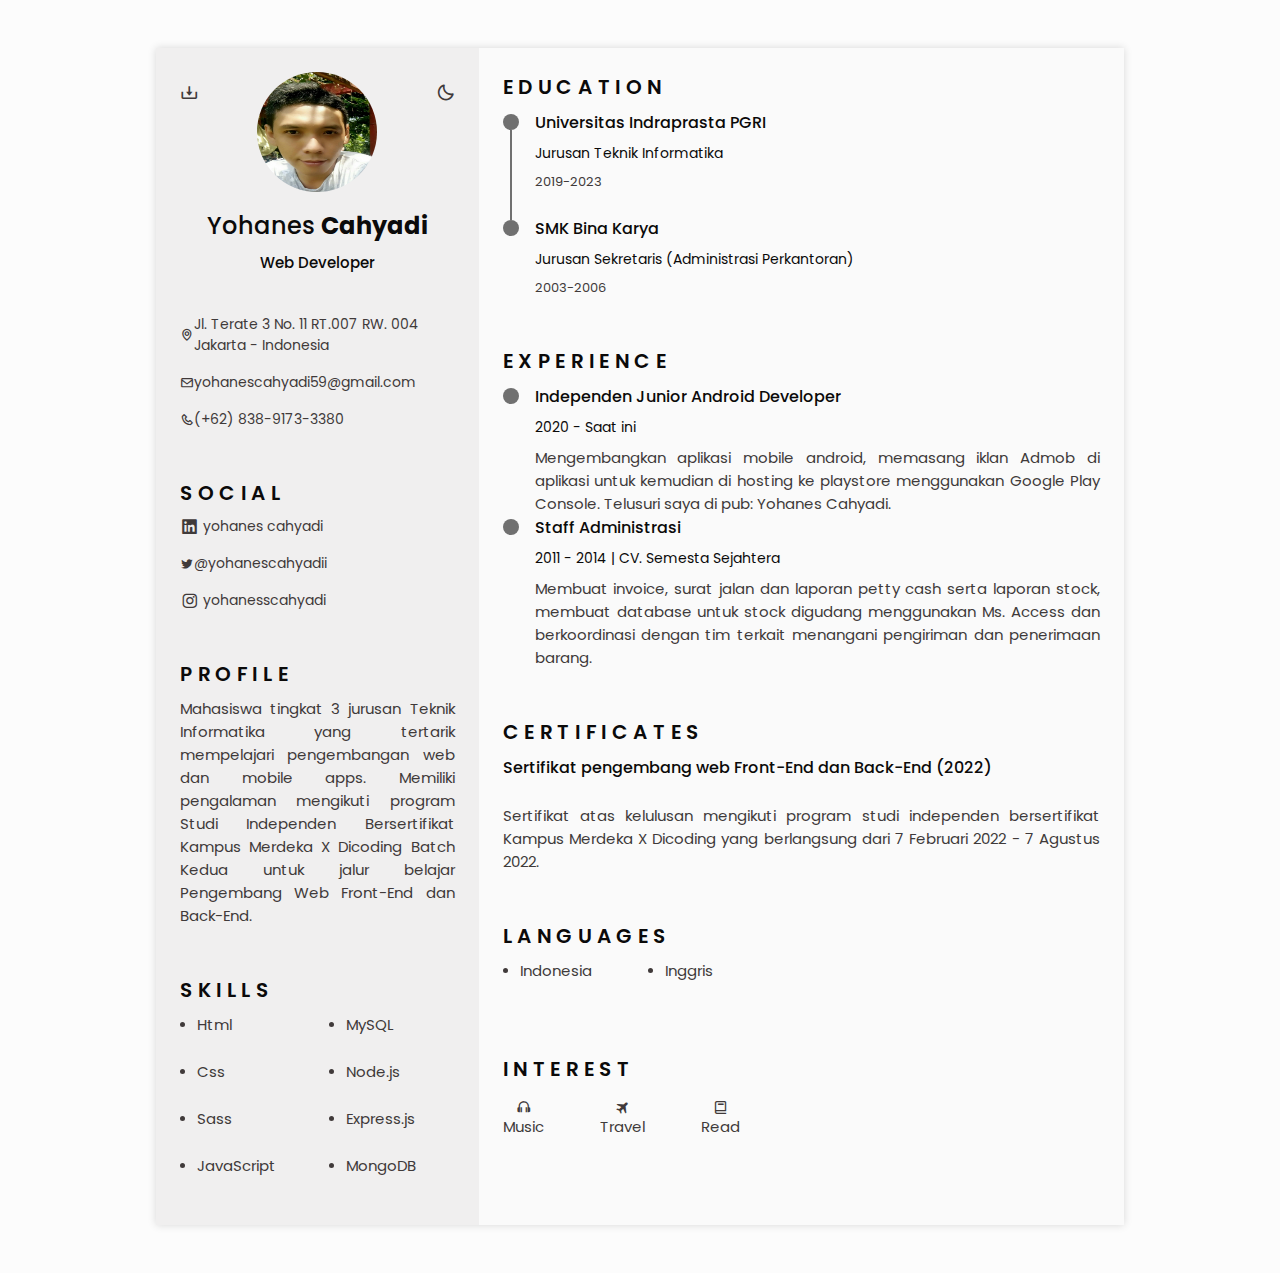
==== index.html @ 785d84fa "first commit" ====
<!DOCTYPE html>
<html lang="en">
	<head>
		<meta charset="UTF-8" />
		<meta name="viewport" content="width=device-width, initial-scale=1.0" />

		<!--========== BOX ICONS ==========-->
		<link rel="stylesheet" href="https://cdn.jsdelivr.net/npm/boxicons@latest/css/boxicons.min.css"/>

		<!--========== CSS ==========-->
		<link rel="stylesheet" href="assets/css/styles.css" />

		<title>Resume Yohanes Cahyadi</title>
	</head>
	<body>
		<!--========== HEADER ==========-->
		<header class="l-header" id="header">
			<nav class="nav bd-container">
				<a href="#">Yohanes</a>
				<div class="nav__menu" id="nav-menu">
					<ul class="nav__list">
						<li class="nav__item">
							<a href="#home" class="nav__link active-link">
								<i class="bx bx-home nav__icon"></i>Home
							</a>
						</li>

						<li class="nav__item">
							<a href="#profile" class="nav__link">
								<i class="bx bx-user nav__icon"></i>Profile
							</a>
						</li>

						<li class="nav__item">
							<a href="#education" class="nav__link">
								<i class="bx bx-book nav__icon"></i>Education
							</a>
						</li>

						<li class="nav__item">
							<a href="#skills" class="nav__link">
								<i class="bx bx-receipt nav__icon"></i>Skills
							</a>
						</li>

						<li class="nav__item">
							<a href="#experience" class="nav__link">
								<i class="bx bx-briefcase-alt nav__icon"></i>Experience
							</a>
						</li>

						<li class="nav__item">
							<a href="#certificates" class="nav__link">
								<i class="bx bx-award nav__icon"></i>Certificates
							</a>
						</li>
					</ul>
				</div>

				<div class="nav__toggle" id="nav-toggle">
					<i class="bx bx-grid-alt"></i>
				</div>
			</nav>
		</header>

		<main class="l-main bd-container">
			<!-- All elements within this div, is generated in PDF -->
			<div class="resume" id="area-cv">
				<div class="resume__left">
					<!--========== HOME ==========-->
					<section class="home" id="home">
						<div class="home__container section bd-grid">
							<div class="home__data bd-grid">
								<img src="assets/img/me.jpg" alt="" class="home__img" />

								<h1 class="home__title">Yohanes <b>Cahyadi</b></h1>
								<h3 class="home__profession">Web Developer</h3>

								<div>
									<a download="" href="assets/pdf/Resume_Yohanes_Cahyadi.pdf" class="home__button-movil">Download</a>
								</div>
							</div>
							<div class="home__address bd-grid">
								<span class="home__information">
									<i class="bx bx-map home_icon"></i> Jl. Terate 3 No. 11 RT.007 RW. 004 Jakarta - Indonesia
								</span>
								<span class="home__information">
									<i class="bx bx-envelope home_icon"></i> yohanescahyadi59@gmail.com
								</span>
								<span class="home__information">
									<i class="bx bx-phone home_icon"></i> (+62) 838-9173-3380
								</span>
							</div>
						</div>
						<!-- Theme change button -->
						<i class="bx bx-moon change-theme" title="Theme" id="theme-button"></i>
						<!-- Button to generate and download the pdf. Available for desktop. -->
						<i class="bx bx-download generate-pdf" title="Generate PDF" id="resume-button"></i>
					</section>

					<!--========== SOCIAL ==========-->
					<section class="social section">
						<h2 class="section-title">SOCIAL</h2>

						<div class="social__container bd-grid">
							<a target="_blank noopener" href="https://www.linkedin.com/in/yohanes-cahyadi" class="social__link">
								<i class="bx bxl-linkedin-square social__icon"></i> yohanes cahyadi
							</a>
							<a target="_blank noopener" href="https://twitter.com/yohanescahyadii" class="social__link">
								<i class="bx bxl-twitter"></i> @yohanescahyadii
							</a>
							<a target="_blank noopener" href="https://www.instagram.com/yohanesscahyadi" class="social__link">
								<i class="bx bxl-instagram social__icon"></i> yohanesscahyadi
							</a>
						</div>
					</section>

					<!--========== PROFILE ==========-->
					<section class="profile section" id="profile">
						<h2 class="section-title">Profile</h2>

						<p class="profile__description">
							Mahasiswa tingkat 3 jurusan Teknik Informatika yang tertarik
							mempelajari pengembangan web dan mobile apps. Memiliki pengalaman
							mengikuti program Studi Independen Bersertifikat Kampus Merdeka X
							Dicoding Batch Kedua untuk jalur belajar Pengembang Web Front-End
							dan Back-End.
						</p>
					</section>

					<!--========== SKILLS  ==========-->
					<section class="skills section" id="skills">
						<h2 class="section-title">Skills</h2>

						<div class="skills__content bd-grid">
							<ul class="skills__data">
								<li class="skills__name">
									<span class="skills__circle"></span> Html
								</li>

								<li class="skills__name">
									<span class="skills__circle"></span> Css
								</li>

								<li class="skills__name">
									<span class="skills__circle"></span> Sass
								</li>

								<li class="skills__name">
									<span class="skills__circle"></span> JavaScript
								</li>
							</ul>

							<ul class="skills__data">
								<li class="skills__name">
									<span class="skills__circle"></span> MySQL
								</li>

								<li class="skills__name">
									<span class="skills__circle"></span> Node.js
								</li>

								<li class="skills__name">
									<span class="skills__circle"></span> Express.js
								</li>

								<li class="skills__name">
									<span class="skills__circle"></span> MongoDB
								</li>
							</ul>
						</div>
					</section>
				</div>

				<div class="resume__right">
					<!--========== EDUCATION ==========-->
					<section class="education section" id="education">
						<h2 class="section-title">Education</h2>

						<div class="education__container bd-grid">
							<div class="education__content">
								<div class="education__time">
									<span class="education__rounder"></span>
									<span class="education__line"></span>
								</div>

								<div class="education__data bd-grid">
									<h3 class="education__title">Universitas Indraprasta PGRI</h3>
									<span class="education__studies"
										>Jurusan Teknik Informatika</span
									>
									<span class="education__year">2019-2023</span>
								</div>
							</div>

							<div class="education__content">
								<div class="education__time">
									<span class="education__rounder"></span>
									<!-- <span class="education__line"></span> -->
								</div>

								<div class="education__data bd-grid">
									<h3 class="education__title">SMK Bina Karya</h3>
									<span class="education__studies"
										>Jurusan Sekretaris (Administrasi Perkantoran)</span
									>
									<span class="education__year">2003-2006</span>
								</div>
							</div>
						</div>
					</section>
					<!--========== EXPERIENCE ==========-->
					<section class="experience section" id="experience">
						<h2 class="section-title">Experience</h2>

						<div class="experience__container bd-grid">
							<div class="experience__content">
								<div class="experience__time">
									<span class="experience__rounder"></span>
									<!-- <span class="experience__line"></span> -->
								</div>

								<div class="experience__data bd-grid">
									<h3 class="experience__title">
										Independen Junior Android Developer
									</h3>
									<span class="experience__company">2020 - Saat ini</span>
									<p class="experience__description">
										Mengembangkan aplikasi mobile android, memasang iklan Admob
										di aplikasi untuk kemudian di hosting ke playstore
										menggunakan Google Play Console. Telusuri saya di pub:
										Yohanes Cahyadi.
									</p>
								</div>
							</div>
						</div>

						<div class="experience__container bd-grid">
							<div class="experience__content">
								<div class="experience__time">
									<span class="experience__rounder"></span>
									<!-- <span class="experience__line"></span> -->
								</div>

								<div class="experience__data bd-grid">
									<h3 class="experience__title">Staff Administrasi</h3>
									<span class="experience__company">2011 - 2014 | CV. Semesta Sejahtera</span>
									<p class="experience__description">
										Membuat invoice, surat jalan dan laporan petty cash serta
										laporan stock, membuat database untuk stock digudang
										menggunakan Ms. Access dan berkoordinasi dengan tim terkait
										menangani pengiriman dan penerimaan barang.
									</p>
								</div>
							</div>
						</div>
					</section>

					<!--========== CERTIFICATES ==========-->
					<section class="certificate section" id="certificates">
						<h2 class="section-title">Certificates</h2>

						<div class="certificate__container bd-grid">
							<div class="certificate__content">
								<h3 class="certificate__title">
									Sertifikat pengembang web Front-End dan Back-End (2022)
								</h3>
								<p class="certificate__description">
									Sertifikat atas kelulusan mengikuti program studi independen
									bersertifikat Kampus Merdeka X Dicoding yang berlangsung dari
									7 Februari 2022 - 7 Agustus 2022.
								</p>
							</div>
						</div>
					</section>

					<!--========== LANGUAGES ==========-->
					<section class="languages section">
						<h2 class="section-title">Languages</h2>

						<div class="languages__container">
							<ul class="languages__content bd-grid">
								<li class="languages__name">
									<span class="languages__circle"></span> Indonesia
								</li>
								<li class="languages__name">
									<span class="languages__circle"></span> Inggris
								</li>
							</ul>
						</div>
					</section>

					<!--========== INTERESTS ==========-->
					<section class="interests section">
						<h2 class="section-title">Interest</h2>

						<div class="interests__container bd-grid">
							<div class="interests__content">
								<i class="bx bx-headphone interest__icon"></i>
								<span class="interests__name">Music</span>
							</div>

							<div class="interests__content">
								<i class="bx bxs-plane-alt interest__icon"></i>
								<span class="interests__name">Travel</span>
							</div>

							<div class="interests__content">
								<i class="bx bx-book interest__icon"></i>
								<span class="interests__name">Read</span>
							</div>
						</div>
					</section>
				</div>
			</div>
		</main>

		<!--========== SCROLL TOP ==========-->
		<a href="#" class="scrolltop" id="scroll-top">
			<i class="bx bx-up-arrow-alt scrolltop__icon"></i>
		</a>

		<!--========== HTML2PDF ==========-->
		<script src="assets/js/html2pdf.bundle.min.js"></script>

		<!--========== MAIN JS ==========-->
		<script src="assets/js/main.js"></script>
	</body>
</html>
---- assets/css/styles.css ----
/*===== GOOGLE FONTS =====*/
@import url("https://fonts.googleapis.com/css2?family=Poppins:wght@400;500;600&display=swap");

/*===== VARIABLES CSS =====*/
:root {
	--header-height: 3rem;

	/*========== Colors ==========*/
	--title-color: #0b0a0a;
	--text-color: #403a3a;
	--text-color-light: #707070;
	--container-color: #fafafa;
	--container-color-alt: #f0efef;
	--body-color: #fcfcfc;

	/*========== Font and typography ==========*/
	--body-font: "Poppins", sans-serif;
	--h1-font-size: 1.5rem;
	--h2-font-size: 1.25rem;
	--h3-font-size: 1rem;
	--normal-font-size: 0.938rem;
	--small-font-size: 0.875rem;
	--smaller-font-size: 0.813rem;

	/*========== Font weight ==========*/
	--font-medium: 500;
	--font-semi-bold: 600;

	/*========== Margenes ==========*/
	--mb-1: 0.5rem;
	--mb-2: 1rem;
	--mb-3: 1.5rem;

	/*========== z index ==========*/
	--z-tooltip: 10;
	--z-fixed: 100;
}

/*========== BASE ==========*/
*,
::before,
::after {
	box-sizing: border-box;
}

html {
	scroll-behavior: smooth;
}

/*========== Variables Dark theme ==========*/
body.dark-theme {
	--title-color: #f2f2f2;
	--text-color: #bfbfbf;
	--container-color: #212121;
	--container-color-alt: #181616;
	--body-color: #2b2b2b;
}
/*========== Button Dark/Light ==========*/
.change-theme {
	position: absolute;
	right: 0;
	top: 2.2rem;
	display: flex;
	color: var(--text-color);
	font-size: 1.2rem;
	cursor: pointer;
}

.change-theme:hover {
	color: var(--title-color);
}
/*========== Font size variables to scale cv ==========*/
body.scale-cv {
	--h1-font-size: 0.938rem;
	--h2-font-size: 0.938rem;
	--h3-font-size: 0.875rem;
	--normal-font-size: 0.813rem;
	--small-font-size: 0.75rem;
	--smaller-font-size: 0.688rem;
}

/*========== Generate PDF button ==========*/
.generate-pdf {
	display: none;
	position: absolute;
	top: 2.2rem;
	left: 0;
	font-size: 1.2rem;
	color: var(--text-color);
	cursor: pointer;
}

.generate-pdf:hover {
	color: var(--title-color);
}

/*========== Classes modified to reduce size and print on A4 sheet ==========*/
.scale-cv .change-theme,
.scale-cv .generate-pdf {
	display: none;
}

.scale-cv .bd-container {
	max-width: 595px;
}

.scale-cv .section {
	padding: 1.5rem 0 0.8rem;
}

.scale-cv .section-title {
	margin-bottom: 0.75rem;
}

.scale-cv .resume__left,
.scale-cv .resume__right {
	padding: 0 1rem;
}

.scale-cv .home__img {
	width: 90px;
	height: 90px;
}

.scale-cv .home__container {
	gap: 1.5rem;
}

.scale-cv .home__data {
	gap: 0.25rem;
}

.scale-cv .home__address,
.scale-cv .social__container {
	gap: 0.75rem;
}

.scale-cv .home__icon,
.scale-cv .social__icon,
.scale-cv .interests__icon {
	font-size: 1rem;
}

.scale-cv .education__container,
.scale-cv .experience__container,
.scale-cv .certificate__container {
	gap: 1rem;
}

.scale-cv .education__time,
.scale-cv .experience__time {
	padding-right: 0.5rem;
}

.scale-cv .education__rounder,
.scale-cv .experience__rounder {
	width: 11px;
	height: 11px;
	margin-top: 0.22rem;
}

.scale-cv .education__line,
.scale-cv .experience__line {
	width: 1px;
	height: 110%;
	transform: translate(5px, 0);
}

.scale-cv .education__data,
.scale-cv .experience__data {
	gap: 0.25rem;
}

.scale-cv .skills__name {
	margin-bottom: var(--mb-1);
}

.scale-cv .interests__container {
	column-gap: 2.5rem;
}

body {
	margin: 0 0 var(--header-height) 0;
	padding: 0;
	font-family: var(--body-font);
	font-size: var(--normal-font-size);
	background-color: var(--body-color);
	color: var(--text-color);
}

h1,
h2,
h3,
ul,
p {
	margin: 0;
}

h1,
h2,
h3 {
	color: var(--title-color);
	font-weight: var(--font-medium);
}

ul {
	padding: 0;
	list-style: none;
}

a {
	text-decoration: none;
}

img {
	max-width: 100%;
	height: auto;
}

/*========== CLASS CSS ==========*/
.section {
	padding: 1.5rem 0;
}

.section-title {
	font-size: var(--h2-font-size);
	color: var(--title-color);
	font-weight: var(--font-semi-bold);
	text-transform: uppercase;
	letter-spacing: 0.35rem;
	text-align: center;
	margin-bottom: var(--mb-1);
}

/*========== LAYOUT ==========*/
.bd-container {
	max-width: 968px;
	width: calc(100% - 3rem);
	margin-left: var(--mb-3);
	margin-right: var(--mb-3);
}

.bd-grid {
	display: grid;
	gap: 1.5rem;
}

.l-header {
	width: 100%;
	position: fixed;
	bottom: 0;
	left: 0;
	z-index: var(--z-fixed);
	background-color: var(--body-color);
	box-shadow: 0px -1px 4px rgba(0, 0, 0, 0.1);
	transition: 0.3s;
}
/*========== NAV ==========*/
.nav {
	height: var(--header-height);
	display: flex;
	justify-content: space-between;
	align-items: center;
}

@media screen and (max-width: 968px) {
	.nav__menu {
		position: fixed;
		bottom: -100%;
		left: 0;
		width: 100%;
		padding: 2rem 1.5rem;
		background-color: var(--body-color);
		box-shadow: 0 1px 4px rgba(0, 0, 0, 0.1);
		border-radius: 1rem 1rem 0 0;
		z-index: var(--z-fixed);
		transition: 0.3s;
	}
}

.nav__logo,
.nav__toggle {
	color: var(--title-color);
	font-weight: var(--font-medium);
}

.nav__toggle {
	font-size: 1.2rem;
	cursor: pointer;
}

.nav__item {
	text-align: center;
}

.nav__list {
	display: grid;
	grid-template-columns: repeat(3, 1fr);
	gap: 2rem;
}

.nav__link {
	display: flex;
	flex-direction: column;
	font-size: var(--smaller-font-size);
	color: var(--text-color-light);
	font-weight: var(--font-medium);
}

.nav__link:hover {
	color: var(--title-color);
}

.nav__iceon {
	font-size: 1.2rem;
	margin-bottom: var(--mb-1);
}

/* Show menu */
.show-menu {
	bottom: var(--header-height);
}

/* Active menu link */
.active-link {
	color: var(--title-color);
}

/*========== HOME ==========*/
.home {
	position: relative;
}

.home__container {
	gap: 3rem;
}

.home__data {
	gap: 0.5rem;
	text-align: center;
}

.home__img {
	width: 120px;
	height: 120px;
	border-radius: 50%;
	justify-self: center;
	margin-bottom: var(--mb-1);
}

.home__title {
	font-size: var(--h1-font-size);
}

.home__profession {
	font-size: var(--normal-font-size);
	margin-bottom: var(--mb-1);
}

.home__address {
	gap: 1rem;
}

.home__information {
	display: flex;
	align-items: center;
	font-size: var(--small-font-size);
}

.home__icon {
	font-size: 1.2rem;
	margin-right: 0.25rem;
}

.home__button-movil {
	display: inline-block;
	border: 2px solid var(--text-color);
	color: var(--title-color);
	padding: 1rem 2rem;
	border-radius: 0.25rem;
	transition: 0.3s;
	font-weight: var(--font-medium);
	margin-top: var(--mb-3);
}

.home__button-movil:hover {
	background-color: var(--text-color);
	color: var(--container-color);
}
/*========== SOCIAL ==========*/
.social__container {
	grid-template-columns: max-content;
	gap: 1rem;
}

.social__link {
	display: inline-flex;
	align-items: center;
	font-size: var(--small-font-size);
	color: var(--text-color);
}

.social__link:hover {
	color: var(--title-color);
}

.social__icon {
	font-size: 1.2rem;
	margin-right: 0.25rem;
}

/*========== PROFILE ==========*/
.profile__description {
	text-align: justify;
}

/*========== EDUCATION AND EXPERIENCE ==========*/
.education__content,
.experience__content {
	display: flex;
}

.education__time,
.experience__time {
	padding-right: 1rem;
}

.education__rounder,
.experience__rounder {
	position: relative;
	display: block;
	width: 16px;
	height: 16px;
	background-color: var(--text-color-light);
	border-radius: 50%;
	margin-top: 0.25rem;
}

.education__line,
.experience__line {
	display: block;
	width: 2px;
	height: 110%;
	background-color: var(--text-color-light);
	transform: translate(7px, 0);
}

.education__data,
.experience__data {
	gap: 0.5rem;
}

.education__title,
.experience__title {
	font-size: var(--h3-font-size);
}

.education__studies,
.experience__company {
	font-size: var(--small-font-size);
	color: var(--title-color);
}

.experience__description {
	text-align: justify;
}

.education__year,
.experience__year {
	font-size: var(--smaller-font-size);
}

/*========== SKILLS AND LANGUAGES ==========*/
.skills__content,
.languages__content {
	grid-template-columns: repeat(2, 1fr);
}

.languages__content {
	gap: 0;
}
.skills__name,
.languages__name {
	display: flex;
	align-items: center;
	margin-bottom: var(--mb-3);
}

.skills__circle,
.languages__circle {
	display: inline-block;
	width: 5px;
	height: 5px;
	background-color: var(--text-color);
	border-radius: 50%;
	margin-right: 0.75rem;
}

/*========== CERTIFICATES ==========*/
.certificate__title {
	font-size: var(--h3-font-size);
	margin-bottom: var(--mb-3);
}

.certificate__description {
	text-align: justify;
}

/*========== INTERESTS ==========*/
.interests__container {
	grid-template-columns: repeat(3, 1fr);
	margin-top: var(--mb-2);
}

.interests__content {
	display: flex;
	flex-direction: column;
	align-items: center;
}

.interests__icon {
	font-size: 1.5rem;
	color: var(--text-color-light);
	margin-bottom: 0.25rem;
}

/* Scroll top */
.scrolltop {
	position: fixed;
	right: 1em;
	bottom: -20%;
	display: flex;
	justify-content: center;
	align-items: center;
	padding: 0.3rem;
	background-color: var(--container-color-alt);
	border-radius: 0.4rem;
	z-index: var(--z-tooltip);
	transition: 0.4s;
	visibility: hidden;
}

.scrolltop__icon {
	font-size: 1.2rem;
	color: var(--text-color);
}

.show-scroll {
	visibility: visible;
	bottom: 5rem;
}

/*========== MEDIA QUERIES ==========*/
/* For small devices, menu two columns */
@media screen and (max-width: 320px) {
	.nav__list {
		grid-template-columns: repeat(2, 1fr);
		gap: 1rem 0.5rem;
	}
}

/* Classes modified for large screen size */
@media screen and (min-width: 968px) {
	body {
		margin: 3rem 0;
	}

	.bd-container {
		margin-left: auto;
		margin-right: auto;
	}

	.l-header,
	.scrolltop {
		display: none;
	}

	.resume {
		display: grid;
		grid-template-columns: 0.5fr 1fr;
		background-color: var(--container-color);
		box-shadow: 0 0 8px rgba(13, 12, 12, 0.15);
	}

	.resume__left {
		background-color: var(--container-color-alt);
	}

	.resume__left,
	.resume__right {
		padding: 0 1.5rem;
	}

	.generate-pdf {
		display: inline-block;
	}

	.section-title,
	.profile__description {
		text-align: justify;
	}

	.home__container {
		gap: 1.5rem;
	}

	.home__button-movil {
		display: none;
	}

	.references__container {
		grid-template-columns: repeat(2, 1fr);
	}

	.languages__content {
		grid-template-columns: repeat(3, max-content);
		column-gap: 3.5rem;
	}

	.interests__container {
		grid-template-columns: repeat(4, max-content);
		column-gap: 3.5rem;
	}
}
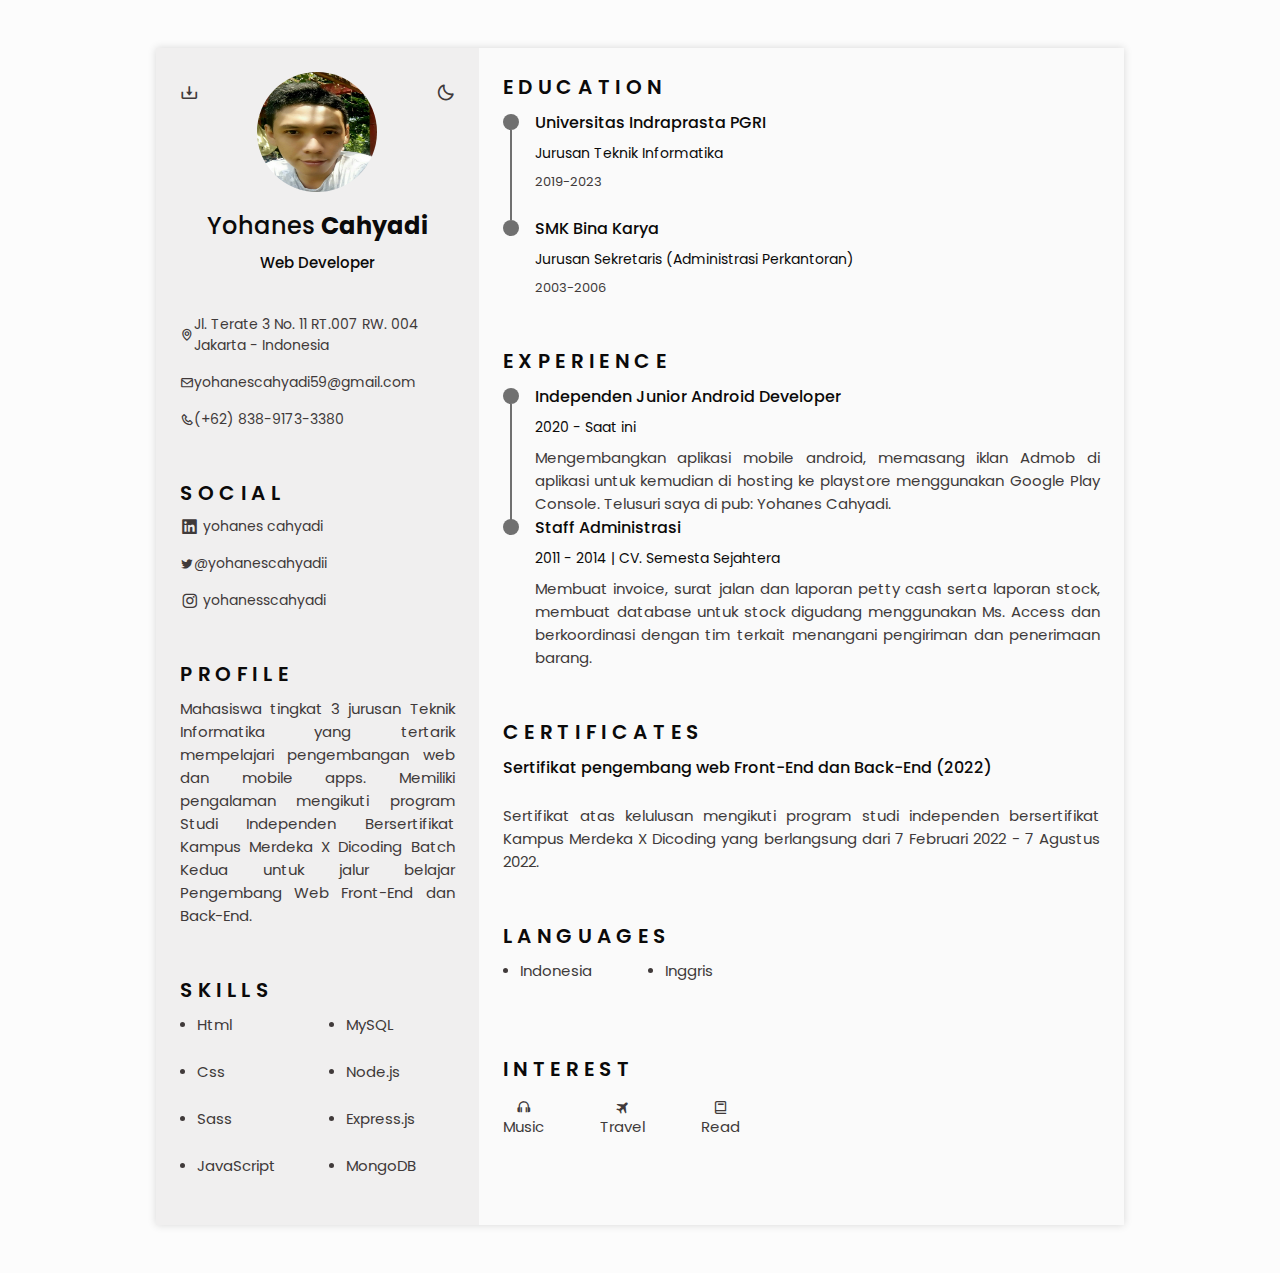
==== commit cfc63166: "fix experience line and new pdf" ====
--- a/index.html
+++ b/index.html
@@ -217,7 +217,7 @@
 							<div class="experience__content">
 								<div class="experience__time">
 									<span class="experience__rounder"></span>
-									<!-- <span class="experience__line"></span> -->
+									<span class="experience__line"></span>
 								</div>
 
 								<div class="experience__data bd-grid">
--- a/assets/css/styles.css
+++ b/assets/css/styles.css
@@ -159,10 +159,15 @@
 	margin-top: 0.22rem;
 }
 
-.scale-cv .education__line,
+.scale-cv .education__line {
+	width: 1px;
+	height: 110%;
+	transform: translate(5px, 0);
+}
+
 .scale-cv .experience__line {
 	width: 1px;
-	height: 110%;
+	height: 90%;
 	transform: translate(5px, 0);
 }
 
@@ -436,11 +441,18 @@
 	margin-top: 0.25rem;
 }
 
-.education__line,
+.education__line {
+	display: block;
+	width: 2px;
+	height: 110%;
+	background-color: var(--text-color-light);
+	transform: translate(7px, 0);
+}
+
 .experience__line {
 	display: block;
 	width: 2px;
-	height: 110%;
+	height: 90%;
 	background-color: var(--text-color-light);
 	transform: translate(7px, 0);
 }
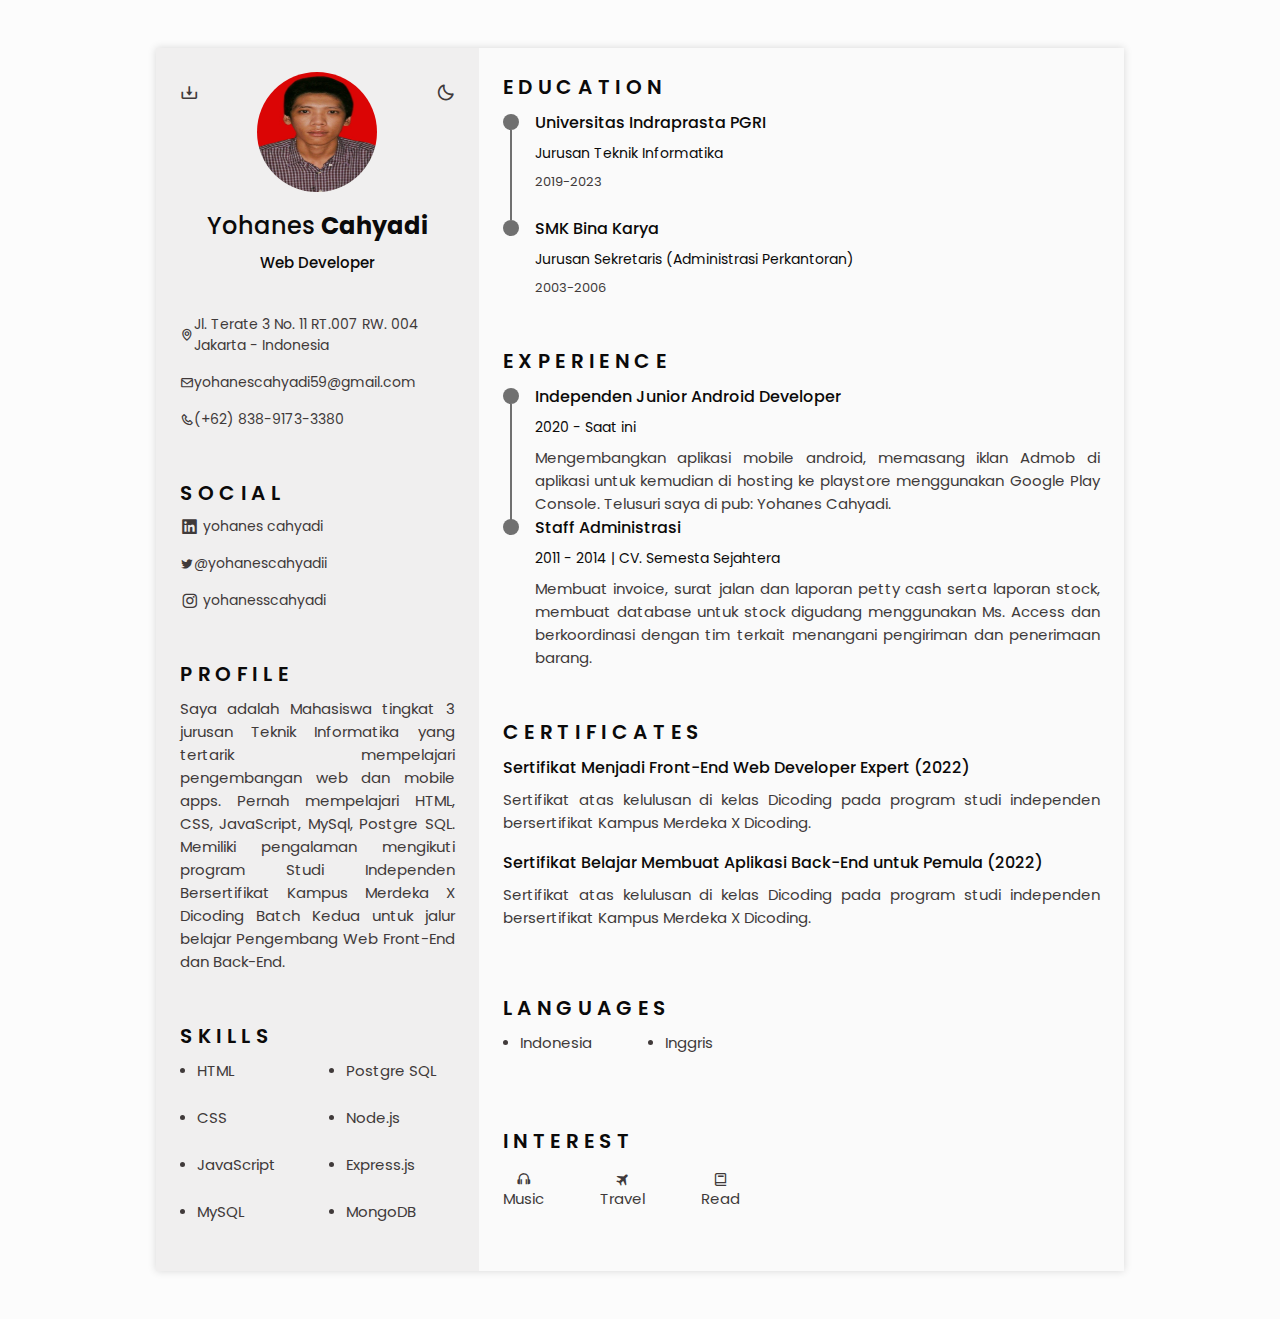
==== commit 2794e6f7: "change foto, certificate and add some changes" ====
--- a/index.html
+++ b/index.html
@@ -5,7 +5,10 @@
 		<meta name="viewport" content="width=device-width, initial-scale=1.0" />
 
 		<!--========== BOX ICONS ==========-->
-		<link rel="stylesheet" href="https://cdn.jsdelivr.net/npm/boxicons@latest/css/boxicons.min.css"/>
+		<link
+			rel="stylesheet"
+			href="https://cdn.jsdelivr.net/npm/boxicons@latest/css/boxicons.min.css"
+		/>
 
 		<!--========== CSS ==========-->
 		<link rel="stylesheet" href="assets/css/styles.css" />
@@ -71,21 +74,28 @@
 					<section class="home" id="home">
 						<div class="home__container section bd-grid">
 							<div class="home__data bd-grid">
-								<img src="assets/img/me.jpg" alt="" class="home__img" />
+								<img src="assets/img/foto.jpg" alt="" class="home__img" />
 
 								<h1 class="home__title">Yohanes <b>Cahyadi</b></h1>
 								<h3 class="home__profession">Web Developer</h3>
 
 								<div>
-									<a download="" href="assets/pdf/Resume_Yohanes_Cahyadi.pdf" class="home__button-movil">Download</a>
+									<a
+										download=""
+										href="assets/pdf/Resume_Yohanes_Cahyadi.pdf"
+										class="home__button-movil"
+										>Download</a
+									>
 								</div>
 							</div>
 							<div class="home__address bd-grid">
 								<span class="home__information">
-									<i class="bx bx-map home_icon"></i> Jl. Terate 3 No. 11 RT.007 RW. 004 Jakarta - Indonesia
+									<i class="bx bx-map home_icon"></i> Jl. Terate 3 No. 11 RT.007
+									RW. 004 Jakarta - Indonesia
 								</span>
 								<span class="home__information">
-									<i class="bx bx-envelope home_icon"></i> yohanescahyadi59@gmail.com
+									<i class="bx bx-envelope home_icon"></i>
+									yohanescahyadi59@gmail.com
 								</span>
 								<span class="home__information">
 									<i class="bx bx-phone home_icon"></i> (+62) 838-9173-3380
@@ -93,9 +103,17 @@
 							</div>
 						</div>
 						<!-- Theme change button -->
-						<i class="bx bx-moon change-theme" title="Theme" id="theme-button"></i>
+						<i
+							class="bx bx-moon change-theme"
+							title="Theme"
+							id="theme-button"
+						></i>
 						<!-- Button to generate and download the pdf. Available for desktop. -->
-						<i class="bx bx-download generate-pdf" title="Generate PDF" id="resume-button"></i>
+						<i
+							class="bx bx-download generate-pdf"
+							title="Generate PDF"
+							id="resume-button"
+						></i>
 					</section>
 
 					<!--========== SOCIAL ==========-->
@@ -103,13 +121,26 @@
 						<h2 class="section-title">SOCIAL</h2>
 
 						<div class="social__container bd-grid">
-							<a target="_blank noopener" href="https://www.linkedin.com/in/yohanes-cahyadi" class="social__link">
-								<i class="bx bxl-linkedin-square social__icon"></i> yohanes cahyadi
-							</a>
-							<a target="_blank noopener" href="https://twitter.com/yohanescahyadii" class="social__link">
+							<a
+								target="_blank noopener"
+								href="https://www.linkedin.com/in/yohanes-cahyadi"
+								class="social__link"
+							>
+								<i class="bx bxl-linkedin-square social__icon"></i> yohanes
+								cahyadi
+							</a>
+							<a
+								target="_blank noopener"
+								href="https://twitter.com/yohanescahyadii"
+								class="social__link"
+							>
 								<i class="bx bxl-twitter"></i> @yohanescahyadii
 							</a>
-							<a target="_blank noopener" href="https://www.instagram.com/yohanesscahyadi" class="social__link">
+							<a
+								target="_blank noopener"
+								href="https://www.instagram.com/yohanesscahyadi"
+								class="social__link"
+							>
 								<i class="bx bxl-instagram social__icon"></i> yohanesscahyadi
 							</a>
 						</div>
@@ -120,11 +151,12 @@
 						<h2 class="section-title">Profile</h2>
 
 						<p class="profile__description">
-							Mahasiswa tingkat 3 jurusan Teknik Informatika yang tertarik
-							mempelajari pengembangan web dan mobile apps. Memiliki pengalaman
-							mengikuti program Studi Independen Bersertifikat Kampus Merdeka X
-							Dicoding Batch Kedua untuk jalur belajar Pengembang Web Front-End
-							dan Back-End.
+							Saya adalah Mahasiswa tingkat 3 jurusan Teknik Informatika yang
+							tertarik mempelajari pengembangan web dan mobile apps. Pernah
+							mempelajari HTML, CSS, JavaScript, MySql, Postgre SQL. Memiliki
+							pengalaman mengikuti program Studi Independen Bersertifikat Kampus
+							Merdeka X Dicoding Batch Kedua untuk jalur belajar Pengembang Web
+							Front-End dan Back-End.
 						</p>
 					</section>
 
@@ -135,25 +167,25 @@
 						<div class="skills__content bd-grid">
 							<ul class="skills__data">
 								<li class="skills__name">
-									<span class="skills__circle"></span> Html
-								</li>
-
-								<li class="skills__name">
-									<span class="skills__circle"></span> Css
-								</li>
-
-								<li class="skills__name">
-									<span class="skills__circle"></span> Sass
+									<span class="skills__circle"></span> HTML
+								</li>
+
+								<li class="skills__name">
+									<span class="skills__circle"></span> CSS
 								</li>
 
 								<li class="skills__name">
 									<span class="skills__circle"></span> JavaScript
 								</li>
+
+								<li class="skills__name">
+									<span class="skills__circle"></span> MySQL
+								</li>
 							</ul>
 
 							<ul class="skills__data">
 								<li class="skills__name">
-									<span class="skills__circle"></span> MySQL
+									<span class="skills__circle"></span> Postgre SQL
 								</li>
 
 								<li class="skills__name">
@@ -244,7 +276,9 @@
 
 								<div class="experience__data bd-grid">
 									<h3 class="experience__title">Staff Administrasi</h3>
-									<span class="experience__company">2011 - 2014 | CV. Semesta Sejahtera</span>
+									<span class="experience__company"
+										>2011 - 2014 | CV. Semesta Sejahtera</span
+									>
 									<p class="experience__description">
 										Membuat invoice, surat jalan dan laporan petty cash serta
 										laporan stock, membuat database untuk stock digudang
@@ -263,12 +297,24 @@
 						<div class="certificate__container bd-grid">
 							<div class="certificate__content">
 								<h3 class="certificate__title">
-									Sertifikat pengembang web Front-End dan Back-End (2022)
+									Sertifikat Menjadi Front-End Web Developer Expert (2022)
 								</h3>
 								<p class="certificate__description">
-									Sertifikat atas kelulusan mengikuti program studi independen
-									bersertifikat Kampus Merdeka X Dicoding yang berlangsung dari
-									7 Februari 2022 - 7 Agustus 2022.
+									Sertifikat atas kelulusan di kelas Dicoding pada program studi
+									independen bersertifikat Kampus Merdeka X Dicoding.
+								</p>
+							</div>
+						</div>
+
+						<div class="certificate__container bd-grid">
+							<div class="certificate__content">
+								<h3 class="certificate__title">
+									Sertifikat Belajar Membuat Aplikasi Back-End untuk Pemula
+									(2022)
+								</h3>
+								<p class="certificate__description">
+									Sertifikat atas kelulusan di kelas Dicoding pada program studi
+									independen bersertifikat Kampus Merdeka X Dicoding.
 								</p>
 							</div>
 						</div>
--- a/assets/css/styles.css
+++ b/assets/css/styles.css
@@ -511,11 +511,15 @@
 /*========== CERTIFICATES ==========*/
 .certificate__title {
 	font-size: var(--h3-font-size);
-	margin-bottom: var(--mb-3);
+	margin-bottom: var(--mb-1);
 }
 
 .certificate__description {
 	text-align: justify;
+}
+
+.certificate__content {
+	margin-bottom: var(--mb-2);
 }
 
 /*========== INTERESTS ==========*/
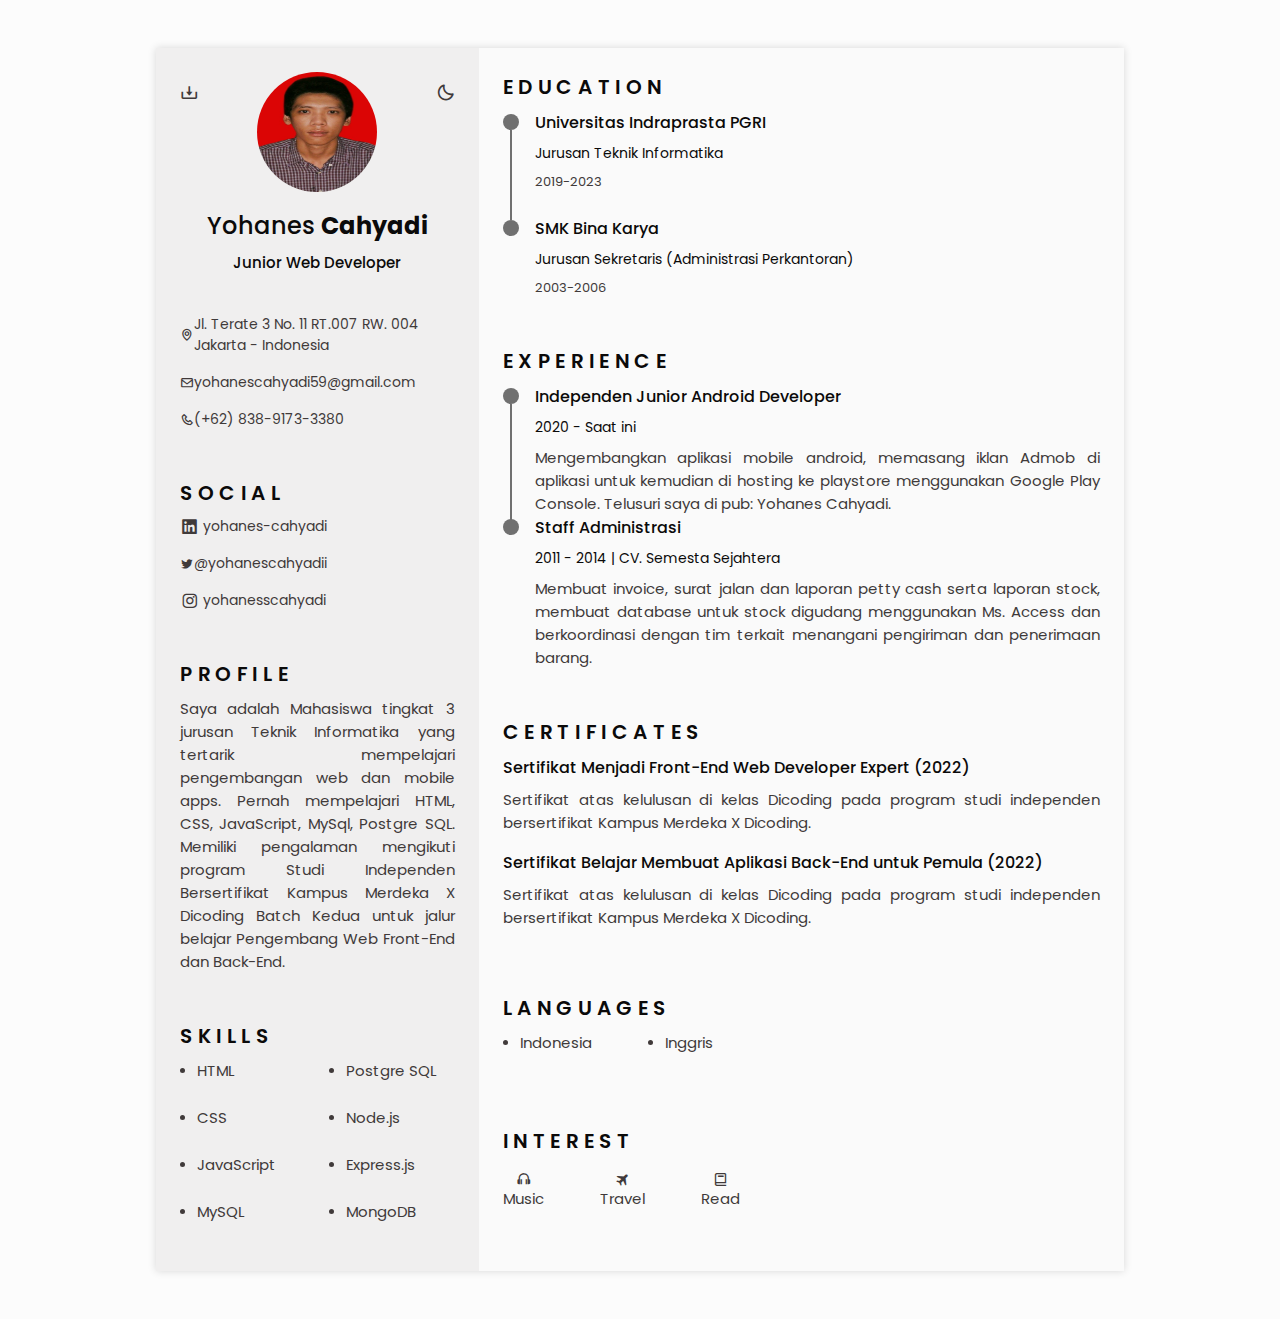
==== commit f2d60d02: "fix linkedin" ====
--- a/index.html
+++ b/index.html
@@ -77,7 +77,7 @@
 								<img src="assets/img/foto.jpg" alt="" class="home__img" />
 
 								<h1 class="home__title">Yohanes <b>Cahyadi</b></h1>
-								<h3 class="home__profession">Web Developer</h3>
+								<h3 class="home__profession">Junior Web Developer</h3>
 
 								<div>
 									<a
@@ -126,8 +126,7 @@
 								href="https://www.linkedin.com/in/yohanes-cahyadi"
 								class="social__link"
 							>
-								<i class="bx bxl-linkedin-square social__icon"></i> yohanes
-								cahyadi
+								<i class="bx bxl-linkedin-square social__icon"></i> yohanes-cahyadi
 							</a>
 							<a
 								target="_blank noopener"
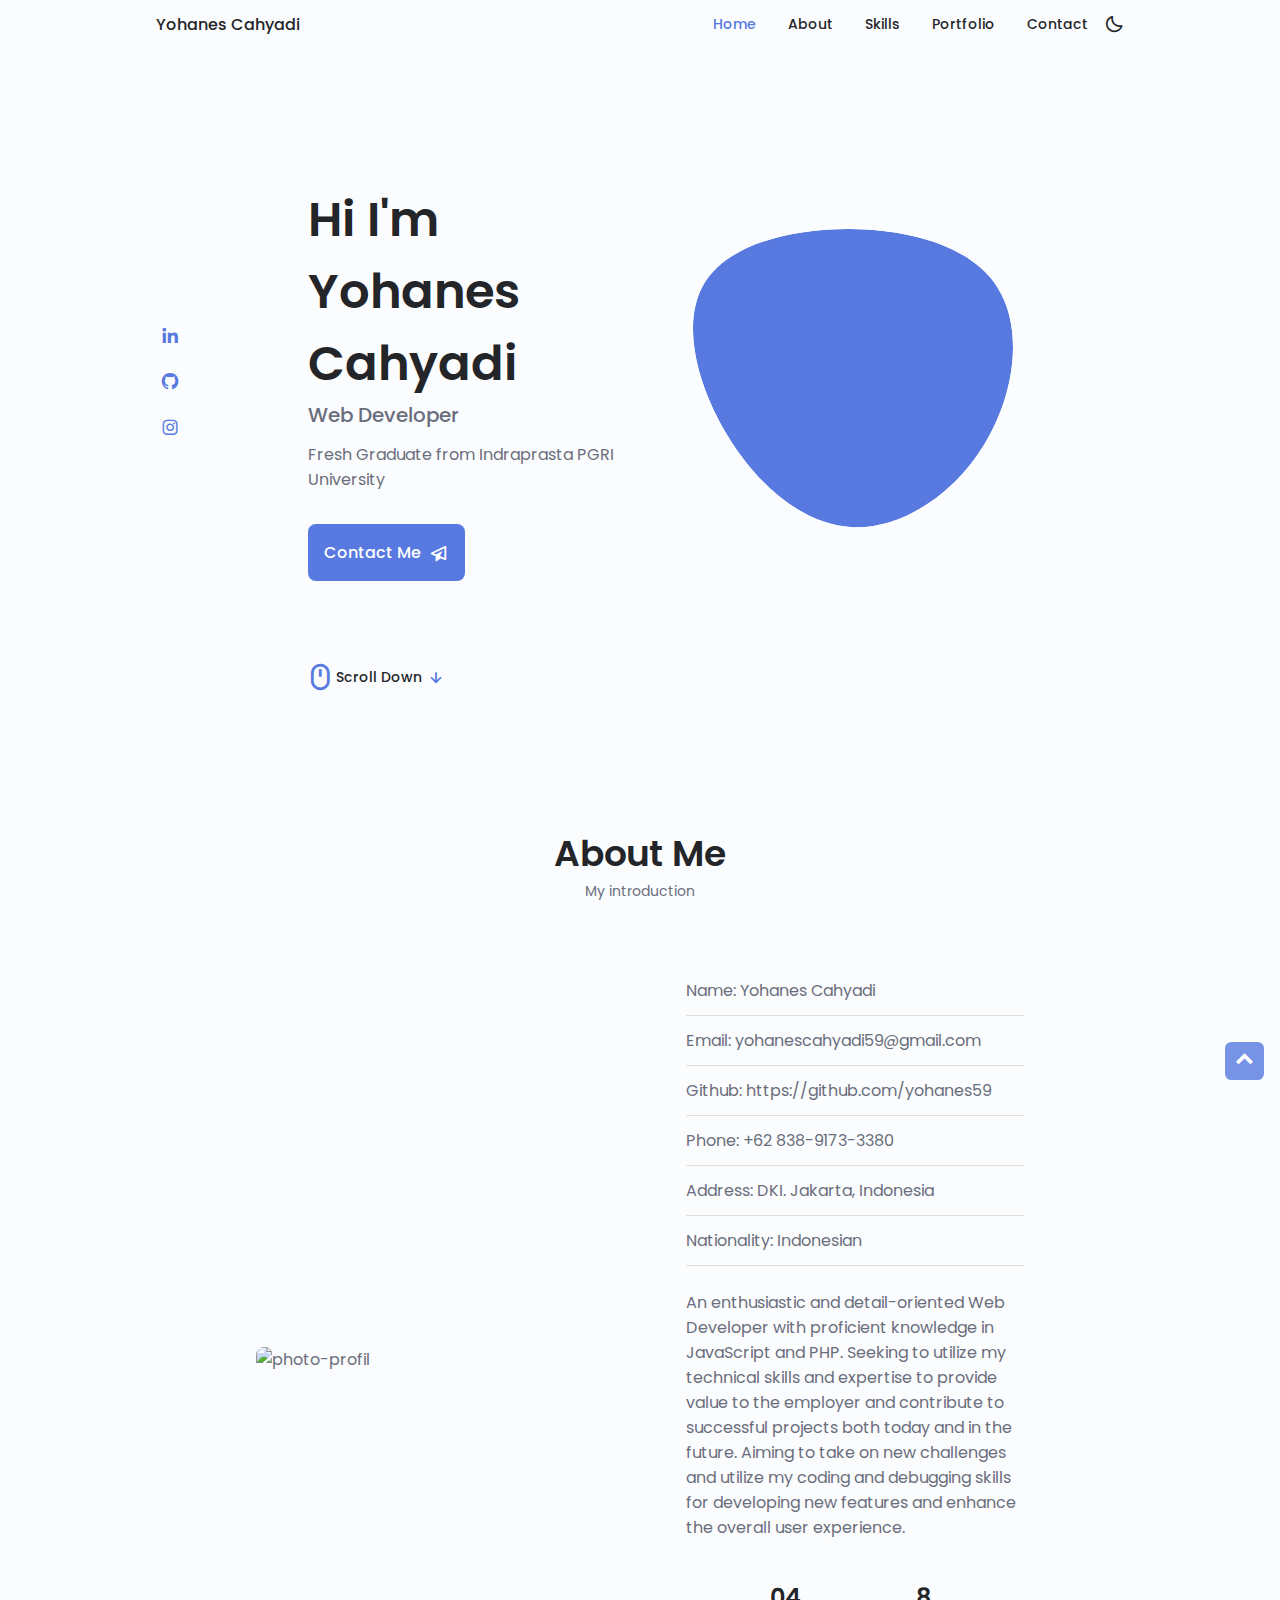
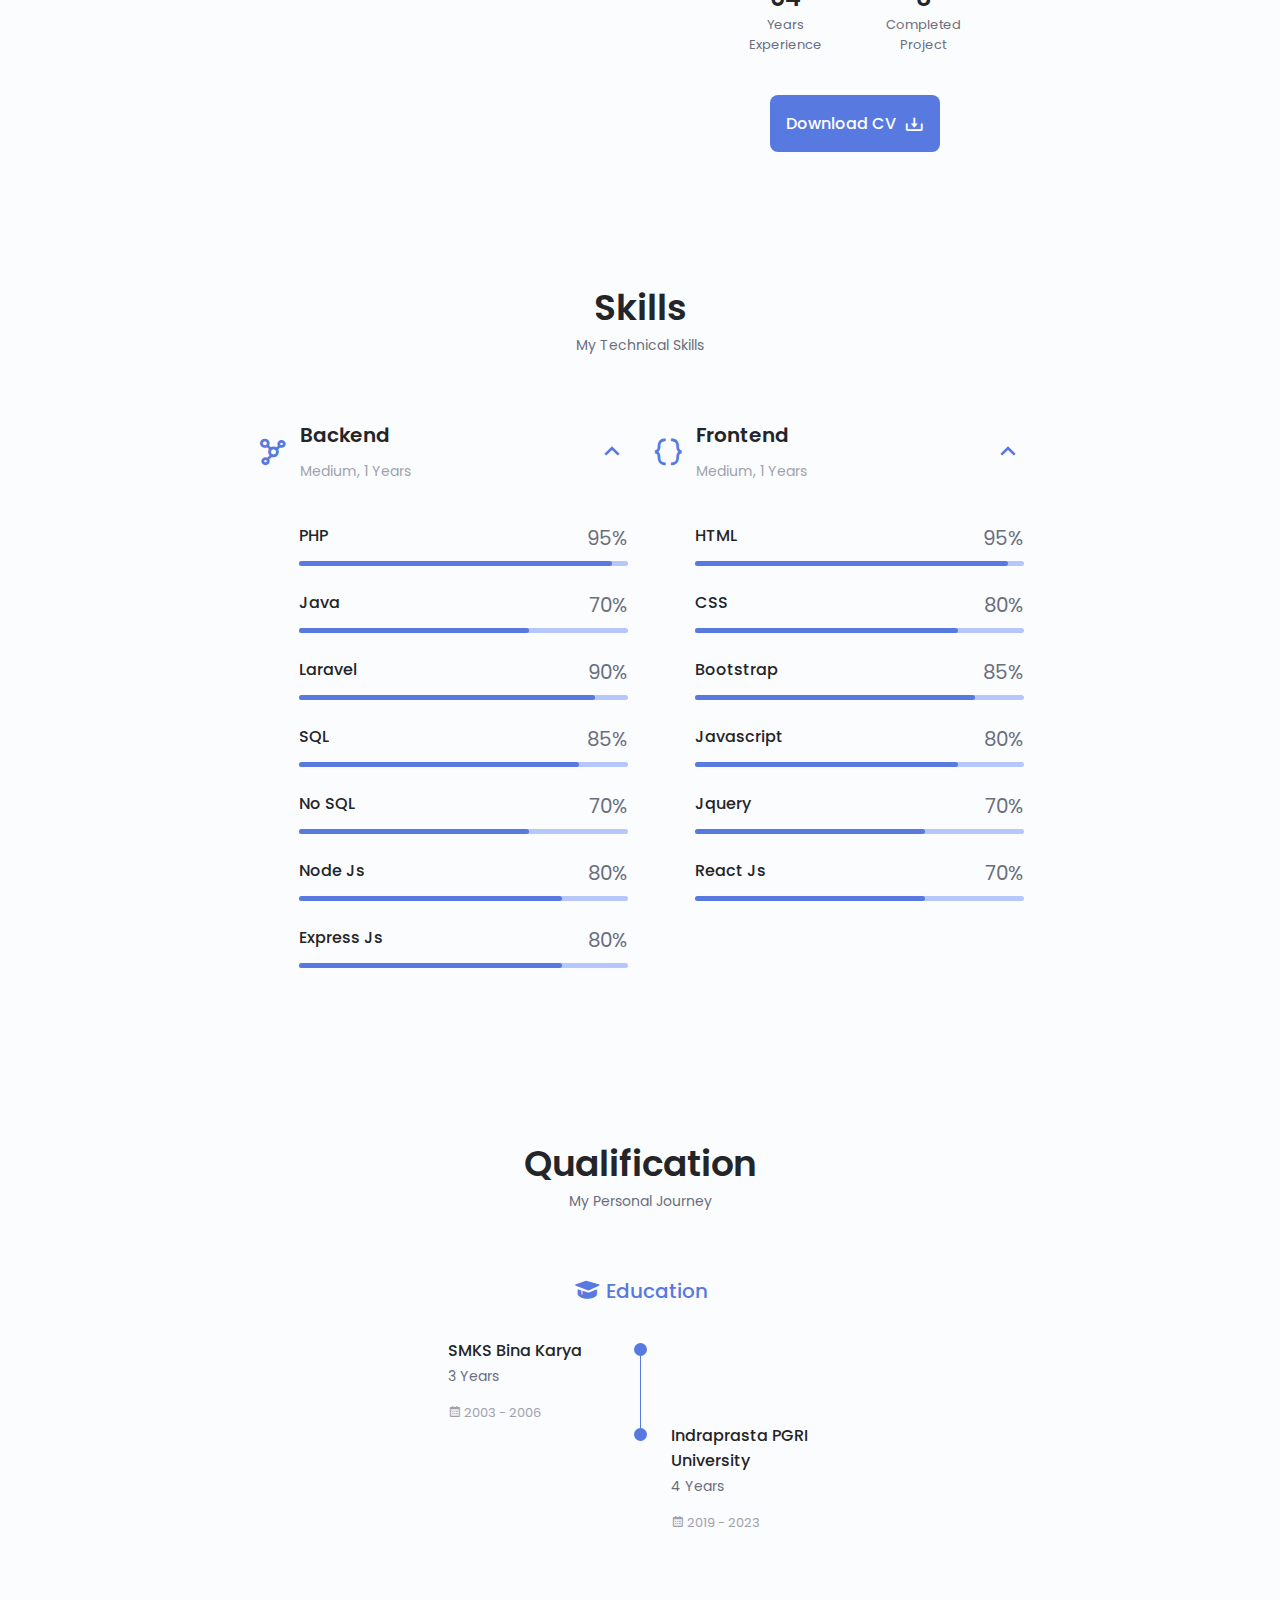
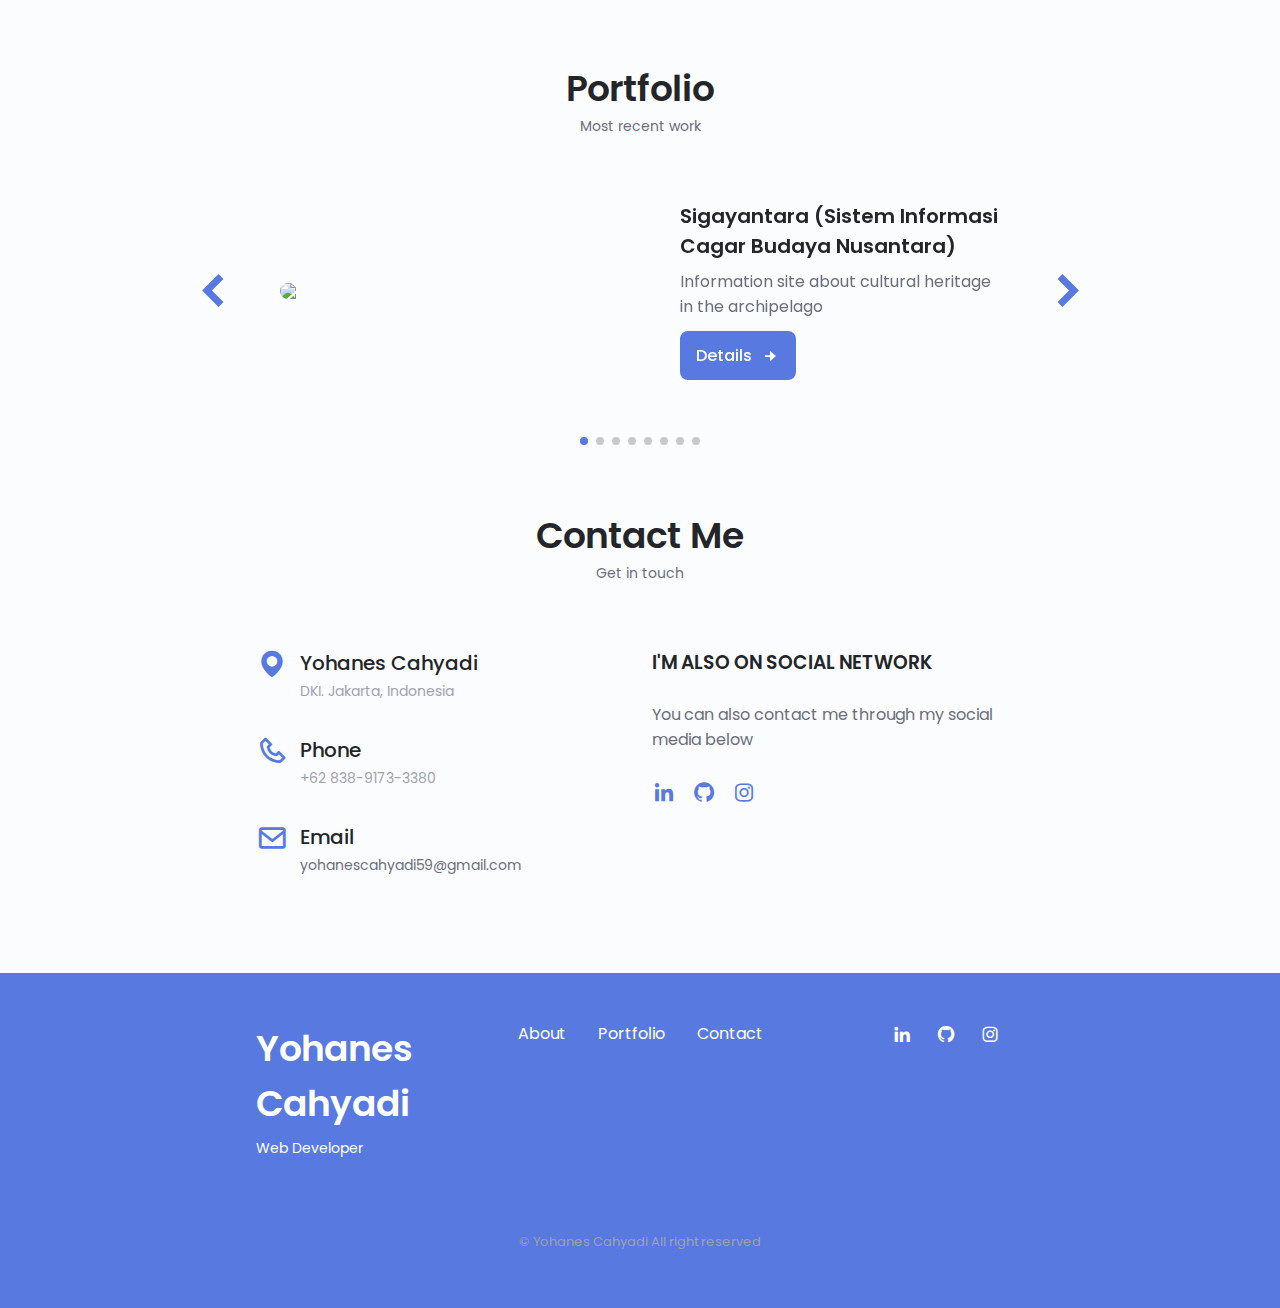
==== commit 07b7c85e: "first commit" ====
--- a/index.html
+++ b/index.html
@@ -1,374 +1,344 @@
-<!DOCTYPE html>
+<!doctype html>
 <html lang="en">
-	<head>
-		<meta charset="UTF-8" />
-		<meta name="viewport" content="width=device-width, initial-scale=1.0" />
-
-		<!--========== BOX ICONS ==========-->
-		<link
-			rel="stylesheet"
-			href="https://cdn.jsdelivr.net/npm/boxicons@latest/css/boxicons.min.css"
-		/>
-
-		<!--========== CSS ==========-->
-		<link rel="stylesheet" href="assets/css/styles.css" />
-
-		<title>Resume Yohanes Cahyadi</title>
-	</head>
-	<body>
-		<!--========== HEADER ==========-->
-		<header class="l-header" id="header">
-			<nav class="nav bd-container">
-				<a href="#">Yohanes</a>
-				<div class="nav__menu" id="nav-menu">
-					<ul class="nav__list">
-						<li class="nav__item">
-							<a href="#home" class="nav__link active-link">
-								<i class="bx bx-home nav__icon"></i>Home
-							</a>
+<head>
+	<!-- Required meta tags -->
+	<meta charset="utf-8">
+	<meta name="viewport" content="width=device-width, initial-scale=1">
+
+	<!-- favicon -->
+	<link id="favicon-link" rel="icon" href="">
+
+	<!-- icon -->
+	<link href='https://unpkg.com/boxicons@2.0.7/css/boxicons.min.css' rel='stylesheet'>
+
+	<!-- swiper css -->
+	<link rel="stylesheet" href="assets/css/swiper-bundle.min.css">
+
+	<!-- own css -->
+	<link rel="stylesheet" href="assets/css/style.css">
+
+	<title id="app-name"></title>
+</head>
+<body>
+
+	<!-- navbar -->
+	<header class="header" id="header">
+		<nav class="nav container">
+			<a href="#" class="nav-logo" id="name-data"></a>
+
+			<div class="nav-menu" id="navMenu">
+				<ul class="nav-list grid">
+					<li class="nav-item">
+						<a href="#home" class="nav-link active-link">
+							<i class='bx bx-home-alt nav-icon' ></i> Home
+						</a>
+					</li>
+					<li class="nav-item">
+						<a href="#about" class="nav-link">
+							<i class='bx bx-user nav-icon'></i> About
+						</a>
+					</li>
+					<li class="nav-item">
+						<a href="#skills" class="nav-link">
+							<i class='bx bx-file nav-icon'></i> Skills
+						</a>
+					</li>
+					<li class="nav-item">
+						<a href="#portfolio" class="nav-link">
+							<i class='bx bx-images nav-icon' ></i> Portfolio
+						</a>
+					</li>
+					<li class="nav-item">
+						<a href="#contact" class="nav-link">
+							<i class='bx bx-paper-plane nav-icon'></i> Contact
+						</a>
+					</li>
+				</ul>
+				<i class='bx bx-x nav-close' id="navClose"></i>
+			</div>
+
+			<div class="nav-btns">
+				<!-- theme change button -->
+				<i class='bx bx-moon change-theme' id="theme-button"></i>
+				<div class="nav-toggle" id="navToggle">
+					<i class='bx bx-grid-alt' ></i>
+				</div>
+			</div>
+		</nav>
+	</header>
+
+	<!-- main -->
+	<main class="main">
+		<!-- home -->
+		<section class="home section" id="home">
+			<div class="home-container container grid">
+				<div class="home-content grid">
+					<div class="home-social">
+
+					</div>
+
+					<div class="home-img">
+						<svg class="home-blob" viewBox="0 0 200 187" xmlns="http://www.w3.org/2000/svg" xmlns:xlink="http://www.w3.org/1999/xlink">
+							<mask id="mask0" mask-type="alpha">
+								<path d="M190.312 36.4879C206.582 62.1187 201.309 102.826 182.328 134.186C163.346 165.547 
+								130.807 187.559 100.226 186.353C69.6454 185.297 41.0228 161.023 21.7403 129.362C2.45775 
+								97.8511 -7.48481 59.1033 6.67581 34.5279C20.9871 10.1032 59.7028 -0.149132 97.9666 
+								0.00163737C136.23 0.303176 174.193 10.857 190.312 36.4879Z"/>
+							</mask>
+							<g mask="url(#mask0)">
+								<path d="M190.312 36.4879C206.582 62.1187 201.309 102.826 182.328 134.186C163.346 
+								165.547 130.807 187.559 100.226 186.353C69.6454 185.297 41.0228 161.023 21.7403 
+								129.362C2.45775 97.8511 -7.48481 59.1033 6.67581 34.5279C20.9871 10.1032 59.7028 
+								-0.149132 97.9666 0.00163737C136.23 0.303176 174.193 10.857 190.312 36.4879Z"/>
+								<image id="home-foto" class="home-blob-img" x='12' y='20' xlink:href="#"/>
+							</g>
+						</svg>            
+					</div>
+
+					<div class="home-data">
+						<h1 class="home-title" id="name-data">Hi I'm </h1>
+						<h3 class="home-subtitle" id="job-data"></h3>
+						<p class="home-description" id="desc-data"></p>
+
+						<a href="#contact" class="button button-flex">
+							Contact Me <i class='bx bx-paper-plane button-icon' ></i>
+						</a>
+					</div>
+				</div>
+
+				<div class="home-scroll">
+					<a href="#about" class="home-scroll-button button-flex">
+						<i class='bx bx-mouse home-scroll-mouse' ></i>
+						<span class="home-scroll-name">Scroll Down</span>
+						<i class='bx bx-down-arrow-alt home-scroll-arrow'></i>
+					</a>
+				</div>
+			</div>
+		</section>
+
+		<!-- about -->
+		<section class="about section" id="about">
+			<h2 class="section-title">About Me</h2>
+			<span class="section-subtitle">My introduction</span>
+
+			<div class="about-container container grid">
+				<img id="foto-about-data" src="#" alt="photo-profil" class="about-img">
+
+				<div class="about-data">
+					<div class="about-details">
+						<ul>
+							<li id="name-about-data">Name: </li>
+							<li id="email-about-data">Email: <a href="#"></a></li>
+							<li id="github-about-data">Github: <a href="#" target="_blank"></a></li>
+							<li id="phone-about-data">Phone: </li>
+							<li id="address-about-data">Address: </li>
+							<li id="nationality-about-data">Nationality: </li>
+						</ul>
+					</div>
+
+					<p id="desc-about-data" class="about-description">
+						A software engineer who always eager to learn new technologies
+					</p>
+
+					<div class="about-info">
+						<div>
+							<span class="about-info-title" id="years-experience">01</span>
+							<span class="about-info-name">Years <br> Experience</span>
+						</div>
+						<div>
+							<span class="about-info-title" id="completed-project"></span>
+							<span class="about-info-name">Completed <br> Project</span>
+						</div>
+					</div>
+
+					<div class="about-buttons">
+						<a id="about-cv-download" href="#" class="button button-flex">
+							Download CV <i class='bx bx-download button-icon'></i>
+						</a>
+					</div>
+				</div>
+			</div>
+		</section>
+
+		<!-- skills -->
+		<section class="sekills section" id="skills">
+			<h2 class="section-title">Skills</h2>
+			<span class="section-subtitle">My Technical Skills</span>
+
+			<div class="skills-container container grid">
+
+			</div>
+		</section>
+
+		<!-- qualification -->
+		<section class="qualification section">
+			<h2 class="section-title">Qualification</h2>
+			<span class="section-subtitle">My Personal Journey</span>
+
+			<div class="qualification-container container">
+				<div class="qualification-tabs">
+					<div class="qualification-button button-flex qualification-active" data-target="#education">
+						<i class='bx bxs-graduation qualification-icon' ></i>
+						Education
+					</div>
+				</div>
+
+				<div class="qualification-sections">
+					<!-- qualification content 1 -->
+					<div class="qualification-content qualification-active" data-content id="education">
+						<!-- qualification 1 -->
+						<div class="qualification-data">
+							<div>
+								<h3 class="qualification-title">SMKS Bina Karya</h3>
+								<span class="qualification-subtitle">3 Years</span>
+								<div class="qualification-calendar">
+									<i class='bx bx-calendar'></i>
+									2003 - 2006
+								</div>
+							</div>
+
+							<div>
+								<span class="qualification-rounder"></span>
+								<span class="qualification-line"></span>
+							</div>
+						</div>
+
+						<!-- qualification 2 -->
+						<div class="qualification-data">
+							<div></div>
+
+							<div>
+								<span class="qualification-rounder"></span>
+								<!-- <span class="qualification-line"></span> -->
+							</div>
+
+							<div>
+								<h3 class="qualification-title">Indraprasta PGRI University</h3>
+								<span class="qualification-subtitle">4 Years</span>
+								<div class="qualification-calendar">
+									<i class='bx bx-calendar'></i>
+									2019 - 2023
+								</div>
+							</div>
+						</div>
+						
+					</div>
+
+				</div>
+			</div>
+		</section>
+
+
+		<!-- portfolio -->
+		<section class="portfolio section" id="portfolio">
+			<h2 class="section-title">Portfolio</h2>
+			<span class="section-subtitle">Most recent work</span>
+
+			<div class="portfolio-container container swiper-container">
+				<div class="swiper-wrapper">
+
+				</div>
+
+				<div class="portfolio-button-next swiper-button-next">
+					<i class='bx bxs-chevron-right swiper-portfolio-icon' ></i>
+				</div>
+				<div class="portfolio-button-prev swiper-button-prev">
+					<i class='bx bxs-chevron-left swiper-portfolio-icon' ></i>
+				</div>
+				<div class="swiper-pagination"></div>
+			</div>
+		</section>
+
+		<!-- contact me -->
+		<section class="contact section" id="contact">
+			<h2 class="section-title">Contact Me</h2>
+			<span class="section-subtitle">Get in touch</span>
+
+			<div class="contact-container container grid">
+				<div>
+					<div class="contact-information">
+						<i class='bx bxs-map contact-icon' ></i>
+
+						<div>
+							<h3 id="contact-name-data" class="contact-title"></h3>
+							<span id="contact-address-data" class="contact-subtitle"></span>
+						</div>
+					</div>
+					<div class="contact-information">
+						<i class='bx bx-phone contact-icon' ></i>
+
+						<div>
+							<h3 class="contact-title">Phone</h3>
+							<span id="contact-phone-data" class="contact-subtitle"></span>
+						</div>
+					</div>
+
+					<div class="contact-information">
+						<i class='bx bx-envelope contact-icon' ></i>
+
+						<div>
+							<h3 class="contact-title">Email</h3>
+							<span id="contact-email-data" class="contact-subtitle"><a href="#"></a></span>
+						</div>
+					</div>
+				</div>
+
+				<div class="contact-form" >
+					<div class="contact-form-title">
+						<h3>I'M ALSO ON SOCIAL NETWORK</h3>
+					</div>
+					<br>
+
+					<p>You can also contact me through my social media below</p>
+
+					<br>
+
+					<div class="contact-socials">
+
+					</div>
+
+				</div>
+			</div>
+		</section>
+
+		<!-- footer -->
+		<footer class="footer">
+			<div class="footer-bg">
+				<div class="footer-container container grid">
+					<div>
+						<h1 id="footer-title" class="footer-title"></h1>
+						<span id="footer-subtitle" class="footer-subtitle"></span>
+					</div>
+
+					<ul class="footer-links">
+						<li>
+							<a href="#about" class="footer-link">About</a>
 						</li>
-
-						<li class="nav__item">
-							<a href="#profile" class="nav__link">
-								<i class="bx bx-user nav__icon"></i>Profile
-							</a>
+						<li>
+							<a href="#portfolio" class="footer-link">Portfolio</a>
 						</li>
-
-						<li class="nav__item">
-							<a href="#education" class="nav__link">
-								<i class="bx bx-book nav__icon"></i>Education
-							</a>
-						</li>
-
-						<li class="nav__item">
-							<a href="#skills" class="nav__link">
-								<i class="bx bx-receipt nav__icon"></i>Skills
-							</a>
-						</li>
-
-						<li class="nav__item">
-							<a href="#experience" class="nav__link">
-								<i class="bx bx-briefcase-alt nav__icon"></i>Experience
-							</a>
-						</li>
-
-						<li class="nav__item">
-							<a href="#certificates" class="nav__link">
-								<i class="bx bx-award nav__icon"></i>Certificates
-							</a>
+						<li>
+							<a href="#contact" class="footer-link">Contact</a>
 						</li>
 					</ul>
-				</div>
-
-				<div class="nav__toggle" id="nav-toggle">
-					<i class="bx bx-grid-alt"></i>
-				</div>
-			</nav>
-		</header>
-
-		<main class="l-main bd-container">
-			<!-- All elements within this div, is generated in PDF -->
-			<div class="resume" id="area-cv">
-				<div class="resume__left">
-					<!--========== HOME ==========-->
-					<section class="home" id="home">
-						<div class="home__container section bd-grid">
-							<div class="home__data bd-grid">
-								<img src="assets/img/foto.jpg" alt="" class="home__img" />
-
-								<h1 class="home__title">Yohanes <b>Cahyadi</b></h1>
-								<h3 class="home__profession">Junior Web Developer</h3>
-
-								<div>
-									<a
-										download=""
-										href="assets/pdf/Resume_Yohanes_Cahyadi.pdf"
-										class="home__button-movil"
-										>Download</a
-									>
-								</div>
-							</div>
-							<div class="home__address bd-grid">
-								<span class="home__information">
-									<i class="bx bx-map home_icon"></i> Jl. Terate 3 No. 11 RT.007
-									RW. 004 Jakarta - Indonesia
-								</span>
-								<span class="home__information">
-									<i class="bx bx-envelope home_icon"></i>
-									yohanescahyadi59@gmail.com
-								</span>
-								<span class="home__information">
-									<i class="bx bx-phone home_icon"></i> (+62) 838-9173-3380
-								</span>
-							</div>
-						</div>
-						<!-- Theme change button -->
-						<i
-							class="bx bx-moon change-theme"
-							title="Theme"
-							id="theme-button"
-						></i>
-						<!-- Button to generate and download the pdf. Available for desktop. -->
-						<i
-							class="bx bx-download generate-pdf"
-							title="Generate PDF"
-							id="resume-button"
-						></i>
-					</section>
-
-					<!--========== SOCIAL ==========-->
-					<section class="social section">
-						<h2 class="section-title">SOCIAL</h2>
-
-						<div class="social__container bd-grid">
-							<a
-								target="_blank noopener"
-								href="https://www.linkedin.com/in/yohanes-cahyadi"
-								class="social__link"
-							>
-								<i class="bx bxl-linkedin-square social__icon"></i> yohanes-cahyadi
-							</a>
-							<a
-								target="_blank noopener"
-								href="https://twitter.com/yohanescahyadii"
-								class="social__link"
-							>
-								<i class="bx bxl-twitter"></i> @yohanescahyadii
-							</a>
-							<a
-								target="_blank noopener"
-								href="https://www.instagram.com/yohanesscahyadi"
-								class="social__link"
-							>
-								<i class="bx bxl-instagram social__icon"></i> yohanesscahyadi
-							</a>
-						</div>
-					</section>
-
-					<!--========== PROFILE ==========-->
-					<section class="profile section" id="profile">
-						<h2 class="section-title">Profile</h2>
-
-						<p class="profile__description">
-							Saya adalah Mahasiswa tingkat 3 jurusan Teknik Informatika yang
-							tertarik mempelajari pengembangan web dan mobile apps. Pernah
-							mempelajari HTML, CSS, JavaScript, MySql, Postgre SQL. Memiliki
-							pengalaman mengikuti program Studi Independen Bersertifikat Kampus
-							Merdeka X Dicoding Batch Kedua untuk jalur belajar Pengembang Web
-							Front-End dan Back-End.
-						</p>
-					</section>
-
-					<!--========== SKILLS  ==========-->
-					<section class="skills section" id="skills">
-						<h2 class="section-title">Skills</h2>
-
-						<div class="skills__content bd-grid">
-							<ul class="skills__data">
-								<li class="skills__name">
-									<span class="skills__circle"></span> HTML
-								</li>
-
-								<li class="skills__name">
-									<span class="skills__circle"></span> CSS
-								</li>
-
-								<li class="skills__name">
-									<span class="skills__circle"></span> JavaScript
-								</li>
-
-								<li class="skills__name">
-									<span class="skills__circle"></span> MySQL
-								</li>
-							</ul>
-
-							<ul class="skills__data">
-								<li class="skills__name">
-									<span class="skills__circle"></span> Postgre SQL
-								</li>
-
-								<li class="skills__name">
-									<span class="skills__circle"></span> Node.js
-								</li>
-
-								<li class="skills__name">
-									<span class="skills__circle"></span> Express.js
-								</li>
-
-								<li class="skills__name">
-									<span class="skills__circle"></span> MongoDB
-								</li>
-							</ul>
-						</div>
-					</section>
-				</div>
-
-				<div class="resume__right">
-					<!--========== EDUCATION ==========-->
-					<section class="education section" id="education">
-						<h2 class="section-title">Education</h2>
-
-						<div class="education__container bd-grid">
-							<div class="education__content">
-								<div class="education__time">
-									<span class="education__rounder"></span>
-									<span class="education__line"></span>
-								</div>
-
-								<div class="education__data bd-grid">
-									<h3 class="education__title">Universitas Indraprasta PGRI</h3>
-									<span class="education__studies"
-										>Jurusan Teknik Informatika</span
-									>
-									<span class="education__year">2019-2023</span>
-								</div>
-							</div>
-
-							<div class="education__content">
-								<div class="education__time">
-									<span class="education__rounder"></span>
-									<!-- <span class="education__line"></span> -->
-								</div>
-
-								<div class="education__data bd-grid">
-									<h3 class="education__title">SMK Bina Karya</h3>
-									<span class="education__studies"
-										>Jurusan Sekretaris (Administrasi Perkantoran)</span
-									>
-									<span class="education__year">2003-2006</span>
-								</div>
-							</div>
-						</div>
-					</section>
-					<!--========== EXPERIENCE ==========-->
-					<section class="experience section" id="experience">
-						<h2 class="section-title">Experience</h2>
-
-						<div class="experience__container bd-grid">
-							<div class="experience__content">
-								<div class="experience__time">
-									<span class="experience__rounder"></span>
-									<span class="experience__line"></span>
-								</div>
-
-								<div class="experience__data bd-grid">
-									<h3 class="experience__title">
-										Independen Junior Android Developer
-									</h3>
-									<span class="experience__company">2020 - Saat ini</span>
-									<p class="experience__description">
-										Mengembangkan aplikasi mobile android, memasang iklan Admob
-										di aplikasi untuk kemudian di hosting ke playstore
-										menggunakan Google Play Console. Telusuri saya di pub:
-										Yohanes Cahyadi.
-									</p>
-								</div>
-							</div>
-						</div>
-
-						<div class="experience__container bd-grid">
-							<div class="experience__content">
-								<div class="experience__time">
-									<span class="experience__rounder"></span>
-									<!-- <span class="experience__line"></span> -->
-								</div>
-
-								<div class="experience__data bd-grid">
-									<h3 class="experience__title">Staff Administrasi</h3>
-									<span class="experience__company"
-										>2011 - 2014 | CV. Semesta Sejahtera</span
-									>
-									<p class="experience__description">
-										Membuat invoice, surat jalan dan laporan petty cash serta
-										laporan stock, membuat database untuk stock digudang
-										menggunakan Ms. Access dan berkoordinasi dengan tim terkait
-										menangani pengiriman dan penerimaan barang.
-									</p>
-								</div>
-							</div>
-						</div>
-					</section>
-
-					<!--========== CERTIFICATES ==========-->
-					<section class="certificate section" id="certificates">
-						<h2 class="section-title">Certificates</h2>
-
-						<div class="certificate__container bd-grid">
-							<div class="certificate__content">
-								<h3 class="certificate__title">
-									Sertifikat Menjadi Front-End Web Developer Expert (2022)
-								</h3>
-								<p class="certificate__description">
-									Sertifikat atas kelulusan di kelas Dicoding pada program studi
-									independen bersertifikat Kampus Merdeka X Dicoding.
-								</p>
-							</div>
-						</div>
-
-						<div class="certificate__container bd-grid">
-							<div class="certificate__content">
-								<h3 class="certificate__title">
-									Sertifikat Belajar Membuat Aplikasi Back-End untuk Pemula
-									(2022)
-								</h3>
-								<p class="certificate__description">
-									Sertifikat atas kelulusan di kelas Dicoding pada program studi
-									independen bersertifikat Kampus Merdeka X Dicoding.
-								</p>
-							</div>
-						</div>
-					</section>
-
-					<!--========== LANGUAGES ==========-->
-					<section class="languages section">
-						<h2 class="section-title">Languages</h2>
-
-						<div class="languages__container">
-							<ul class="languages__content bd-grid">
-								<li class="languages__name">
-									<span class="languages__circle"></span> Indonesia
-								</li>
-								<li class="languages__name">
-									<span class="languages__circle"></span> Inggris
-								</li>
-							</ul>
-						</div>
-					</section>
-
-					<!--========== INTERESTS ==========-->
-					<section class="interests section">
-						<h2 class="section-title">Interest</h2>
-
-						<div class="interests__container bd-grid">
-							<div class="interests__content">
-								<i class="bx bx-headphone interest__icon"></i>
-								<span class="interests__name">Music</span>
-							</div>
-
-							<div class="interests__content">
-								<i class="bx bxs-plane-alt interest__icon"></i>
-								<span class="interests__name">Travel</span>
-							</div>
-
-							<div class="interests__content">
-								<i class="bx bx-book interest__icon"></i>
-								<span class="interests__name">Read</span>
-							</div>
-						</div>
-					</section>
-				</div>
-			</div>
-		</main>
-
-		<!--========== SCROLL TOP ==========-->
-		<a href="#" class="scrolltop" id="scroll-top">
-			<i class="bx bx-up-arrow-alt scrolltop__icon"></i>
+
+					<div class="footer-socials"></div>
+				</div>
+
+				<p class="footer-copy">&#169; <span id="copy-name"></span> All right reserved</p>
+			</div>
+		</footer>
+
+		<!-- scroll top -->
+		<a href="#" class="scroll-up" id="scrollUp">
+			<i class='bx bxs-chevron-up scroll-up-icon' ></i>
 		</a>
-
-		<!--========== HTML2PDF ==========-->
-		<script src="assets/js/html2pdf.bundle.min.js"></script>
-
-		<!--========== MAIN JS ==========-->
-		<script src="assets/js/main.js"></script>
-	</body>
-</html>
+	</main>
+
+	<script src="assets/js/swiper-bundle.min.js"></script>
+
+	<!-- own js -->
+	<script src="assets/js/data.js"></script>
+	<script src="assets/js/index.js"></script>
+</body>
+</html>--- a/assets/css/style.css
+++ b/assets/css/style.css
@@ -0,0 +1,14 @@
+@import '_partials/base.css';
+@import '_partials/layout.css';
+@import '_partials/darkmode.css';
+@import '_partials/home.css';
+@import '_partials/button.css';
+@import '_partials/about.css';
+@import '_partials/skills.css';
+@import '_partials/qualification.css';
+@import '_partials/portfolio.css';
+@import '_partials/contact.css';
+@import '_partials/portfolio-detail.css';
+@import '_partials/footer.css';
+@import '_partials/scroll.css';
+@import '_partials/responsive.css';